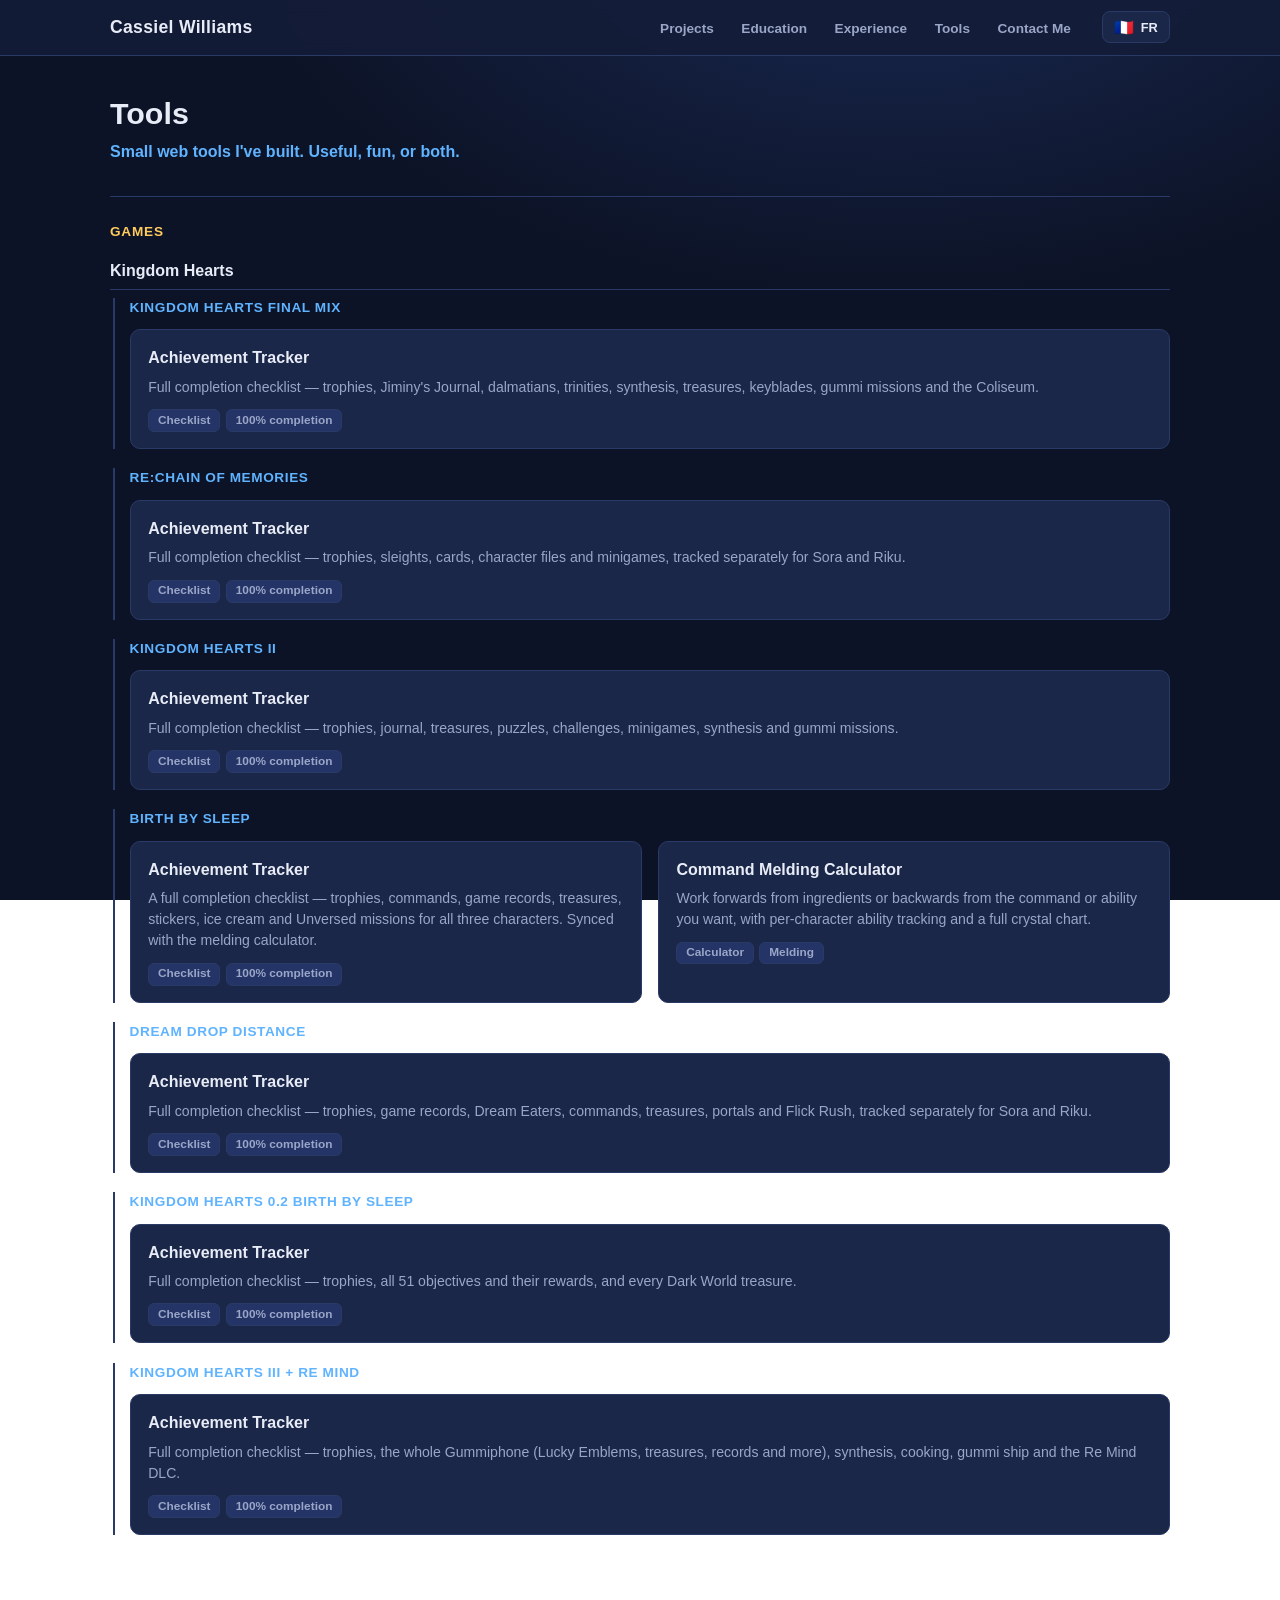
==== tools/index.html @ a46549fa "Initial" ====
<!DOCTYPE html>
<html lang="en">
<head>
    <meta charset="UTF-8">
    <meta name="viewport" content="width=device-width, initial-scale=1.0">
    <meta http-equiv="Content-Security-Policy" content="default-src 'self'; img-src 'self' data:; style-src 'self' 'unsafe-inline'; object-src 'none'; base-uri 'self'; form-action 'self'">
    <title>Cassiel Williams</title>
    <link rel="stylesheet" href="/css/main.css">
</head>
<!--
    Tools are organized as: section (e.g. Games) > series > game > tool cards.
    To add a game or series, copy the matching div block and add the new
    text keys to lang/messages/en/tools.json and lang/messages/fr/tools.json.
-->
<body data-page="tools" data-root="/">
    <nav>
        <div class="container">
            <div class="nav-content">
                <a href="/" class="logo" id="logo-name"></a>
                <div class="nav-right">
                    <ul class="nav-links">
                        <li><a href="/#projects" id="nav-projects"></a></li>
                        <li><a href="/#education" id="nav-education"></a></li>
                        <li><a href="/#experience" id="nav-experience"></a></li>
                        <li><a href="/tools/" id="nav-tools"></a></li>
                        <li><a href="/#contact" id="nav-contact"></a></li>
                    </ul>
                    <div class="language-toggle">
                        <button id="langToggle" class="lang-btn" type="button">
                            <span class="flag" id="lang-flag" aria-hidden="true"></span>
                            <span class="lang-text" id="lang-text"></span>
                        </button>
                    </div>
                </div>
            </div>
        </div>
    </nav>

    <div class="container">
        <section class="project-hero">
            <h1 id="tools-title"></h1>
            <p id="tools-subtitle"></p>
        </section>

        <main class="main-content">
            <section class="section">
                <h2 id="games-title"></h2>

                <div class="series-group">
                    <h3 class="series-title" id="series-kh"></h3>

                    <!-- Game order: KH1, Chain of Memories, KH2, Birth by
                         Sleep, Dream Drop Distance; later games go after
                         DDD. -->

                    <div class="game-group">
                        <h4 class="game-title" id="game-kh1"></h4>
                        <div class="project-grid">
                            <a class="project-card" href="/tools/kh1-tracker.html">
                                <h3 id="tool-kh1-tracker-title"></h3>
                                <p id="tool-kh1-tracker-desc"></p>
                                <div class="project-meta">
                                    <span class="tech-tag" id="tool-kh1-tracker-tag1"></span>
                                    <span class="tech-tag" id="tool-kh1-tracker-tag2"></span>
                                </div>
                            </a>
                        </div>
                    </div>

                    <div class="game-group">
                        <h4 class="game-title" id="game-kh-com"></h4>
                        <div class="project-grid">
                            <a class="project-card" href="/tools/kh-com-tracker.html">
                                <h3 id="tool-com-tracker-title"></h3>
                                <p id="tool-com-tracker-desc"></p>
                                <div class="project-meta">
                                    <span class="tech-tag" id="tool-com-tracker-tag1"></span>
                                    <span class="tech-tag" id="tool-com-tracker-tag2"></span>
                                </div>
                            </a>
                        </div>
                    </div>

                    <div class="game-group">
                        <h4 class="game-title" id="game-kh2"></h4>
                        <div class="project-grid">
                            <a class="project-card" href="/tools/kh2-tracker.html">
                                <h3 id="tool-kh2-tracker-title"></h3>
                                <p id="tool-kh2-tracker-desc"></p>
                                <div class="project-meta">
                                    <span class="tech-tag" id="tool-kh2-tracker-tag1"></span>
                                    <span class="tech-tag" id="tool-kh2-tracker-tag2"></span>
                                </div>
                            </a>
                        </div>
                    </div>

                    <div class="game-group">
                        <h4 class="game-title" id="game-kh-bbs"></h4>
                        <div class="project-grid">
                            <a class="project-card" href="/tools/kh-bbs-tracker.html">
                                <h3 id="tool-bbs-tracker-title"></h3>
                                <p id="tool-bbs-tracker-desc"></p>
                                <div class="project-meta">
                                    <span class="tech-tag" id="tool-bbs-tracker-tag1"></span>
                                    <span class="tech-tag" id="tool-bbs-tracker-tag2"></span>
                                </div>
                            </a>
                            <a class="project-card" href="/tools/kh-melding.html">
                                <h3 id="tool-kh-title"></h3>
                                <p id="tool-kh-desc"></p>
                                <div class="project-meta">
                                    <span class="tech-tag" id="tool-kh-tag1"></span>
                                    <span class="tech-tag" id="tool-kh-tag2"></span>
                                </div>
                            </a>
                        </div>
                    </div>

                    <div class="game-group">
                        <h4 class="game-title" id="game-kh-ddd"></h4>
                        <div class="project-grid">
                            <a class="project-card" href="/tools/kh-ddd-tracker.html">
                                <h3 id="tool-ddd-tracker-title"></h3>
                                <p id="tool-ddd-tracker-desc"></p>
                                <div class="project-meta">
                                    <span class="tech-tag" id="tool-ddd-tracker-tag1"></span>
                                    <span class="tech-tag" id="tool-ddd-tracker-tag2"></span>
                                </div>
                            </a>
                        </div>
                    </div>

                    <div class="game-group">
                        <h4 class="game-title" id="game-kh02"></h4>
                        <div class="project-grid">
                            <a class="project-card" href="/tools/kh02-tracker.html">
                                <h3 id="tool-kh02-tracker-title"></h3>
                                <p id="tool-kh02-tracker-desc"></p>
                                <div class="project-meta">
                                    <span class="tech-tag" id="tool-kh02-tracker-tag1"></span>
                                    <span class="tech-tag" id="tool-kh02-tracker-tag2"></span>
                                </div>
                            </a>
                        </div>
                    </div>

                    <div class="game-group">
                        <h4 class="game-title" id="game-kh3"></h4>
                        <div class="project-grid">
                            <a class="project-card" href="/tools/kh3-tracker.html">
                                <h3 id="tool-kh3-tracker-title"></h3>
                                <p id="tool-kh3-tracker-desc"></p>
                                <div class="project-meta">
                                    <span class="tech-tag" id="tool-kh3-tracker-tag1"></span>
                                    <span class="tech-tag" id="tool-kh3-tracker-tag2"></span>
                                </div>
                            </a>
                        </div>
                    </div>
                </div>
            </section>
        </main>
    </div>

    <script src="/js/i18n.js"></script>
    <script src="/js/tools.js"></script>
</body>
</html>
---- css/main.css ----
/* ============================================================
   Site-wide theme — dark navy palette shared with the melding
   calculator. Blue/gold accents (colourblind-safe pairing);
   state is never shown by colour alone.
   ============================================================ */
:root {
    --bg: #0c1326;
    --panel: #141d38;
    --panel2: #1b2748;
    --line: #2a3a66;
    --ink: #e8ecf7;
    --dim: #9aa6c8;
    --accent: #5fb3ff;
    --accent2: #ffcb5f;
    --chip: #243466;
}

* {
    margin: 0;
    padding: 0;
    box-sizing: border-box;
}

html {
    scroll-behavior: smooth;
}

body {
    font-family: -apple-system, BlinkMacSystemFont, "Segoe UI", Roboto, Helvetica, Arial, sans-serif;
    line-height: 1.5;
    color: var(--ink);
    background: radial-gradient(1200px 700px at 70% -10%, #1a2a55 0%, var(--bg) 55%);
    background-attachment: fixed;
    min-height: 100vh;
    -webkit-font-smoothing: antialiased;
}

.container {
    max-width: 1100px;
    margin: 0 auto;
    padding: 0 20px;
}

a {
    color: var(--accent);
}

a:focus, button:focus {
    outline: 2px solid var(--accent);
    outline-offset: 2px;
}

/* ---------- Navigation ---------- */
nav {
    background: rgba(20, 29, 56, 0.92);
    backdrop-filter: blur(8px);
    border-bottom: 1px solid var(--line);
    position: sticky;
    top: 0;
    z-index: 100;
}

.nav-content {
    display: flex;
    justify-content: space-between;
    align-items: center;
    padding: 0.7rem 0;
    gap: 1rem;
}

.nav-right {
    display: flex;
    align-items: center;
    gap: 1.2rem;
}

.logo {
    font-size: 1.1rem;
    font-weight: 700;
    color: var(--ink);
    text-decoration: none;
    letter-spacing: 0.3px;
    white-space: nowrap;
}

.nav-links {
    display: flex;
    list-style: none;
    gap: 0.2rem;
    flex-wrap: wrap;
}

.nav-links a {
    text-decoration: none;
    color: var(--dim);
    font-weight: 600;
    font-size: 0.85rem;
    padding: 0.35rem 0.7rem;
    border-radius: 8px;
    border: 1px solid transparent;
}

.nav-links a:hover {
    color: var(--ink);
    background: var(--panel2);
    border-color: var(--line);
}

/* ---------- Language toggle (top right, persistent) ---------- */
.lang-btn {
    display: flex;
    align-items: center;
    gap: 0.4rem;
    background: var(--panel2);
    border: 1px solid var(--line);
    border-radius: 8px;
    padding: 0.35rem 0.7rem;
    cursor: pointer;
    font-weight: 700;
    font-size: 0.8rem;
    color: var(--ink);
}

.lang-btn:hover {
    border-color: var(--accent);
    color: var(--accent);
}

.flag {
    font-size: 1rem;
}

/* ---------- Hero / about ---------- */
.about-section {
    padding: 2.6rem 0 1.8rem;
}

.about-section h1 {
    font-size: 2.2rem;
    margin-bottom: 0.2rem;
    letter-spacing: 0.3px;
}

.subtitle {
    font-size: 1.05rem;
    color: var(--accent);
    font-weight: 600;
    margin-bottom: 1.1rem;
}

.about-text p {
    color: var(--dim);
    max-width: 70ch;
    margin-bottom: 0.8rem;
    font-size: 0.97rem;
}

.cta-buttons {
    display: flex;
    gap: 0.7rem;
    flex-wrap: wrap;
    margin-top: 1.2rem;
}

.cta-button {
    display: inline-block;
    padding: 0.55rem 1.2rem;
    text-decoration: none;
    border-radius: 8px;
    font-weight: 700;
    font-size: 0.9rem;
    border: 1px solid var(--line);
}

.cta-button.primary {
    background: var(--accent);
    color: #06203b;
    border-color: var(--accent);
}

.cta-button.primary:hover {
    background: #7cc2ff;
}

.cta-button.secondary {
    background: var(--panel2);
    color: var(--ink);
}

.cta-button.secondary:hover {
    border-color: var(--accent);
    color: var(--accent);
}

/* ---------- Sections ---------- */
.main-content {
    padding-bottom: 3rem;
}

.section {
    padding: 1.6rem 0 0.6rem;
    border-top: 1px solid var(--line);
    margin-top: 1.2rem;
}

.section h2 {
    font-size: 0.85rem;
    text-transform: uppercase;
    letter-spacing: 0.8px;
    color: var(--accent2);
    margin-bottom: 1rem;
    font-weight: 700;
}

.section h3 {
    font-size: 1rem;
    color: var(--ink);
    margin-bottom: 0.5rem;
}

/* ---------- Skills ---------- */
.skills-grid {
    display: grid;
    grid-template-columns: repeat(auto-fit, minmax(240px, 1fr));
    gap: 1rem;
}

.skill-category {
    background: var(--panel2);
    border: 1px solid var(--line);
    border-radius: 10px;
    padding: 0.9rem 1rem;
}

.skill-category h3 {
    font-size: 0.8rem;
    text-transform: uppercase;
    letter-spacing: 0.6px;
    color: var(--dim);
    margin-bottom: 0.6rem;
}

.skill-tags {
    display: flex;
    flex-wrap: wrap;
    gap: 0.35rem;
}

.skill-tag {
    background: var(--chip);
    color: var(--ink);
    padding: 0.15rem 0.6rem;
    border-radius: 6px;
    font-size: 0.78rem;
    font-weight: 600;
    border: 1px solid var(--line);
}

/* ---------- Project / tool cards ---------- */
.project-grid {
    display: grid;
    grid-template-columns: repeat(auto-fit, minmax(300px, 1fr));
    gap: 1rem;
}

.project-card {
    background: var(--panel2);
    border: 1px solid var(--line);
    border-radius: 10px;
    padding: 1rem 1.1rem;
}

a.project-card {
    display: block;
    text-decoration: none;
    color: inherit;
}

a.project-card:hover {
    border-color: var(--accent);
}

a.project-card:hover h3 {
    color: var(--accent);
}

.project-card h3 {
    font-size: 1rem;
    margin-bottom: 0.4rem;
}

.project-card p {
    color: var(--dim);
    font-size: 0.88rem;
    margin-bottom: 0.7rem;
}

.project-meta {
    display: flex;
    flex-wrap: wrap;
    gap: 0.35rem;
}

.tech-tag {
    background: var(--chip);
    border: 1px solid var(--line);
    color: var(--dim);
    padding: 0.1rem 0.55rem;
    border-radius: 6px;
    font-size: 0.74rem;
    font-weight: 600;
}

/* ---------- Tools: Games > series > game hierarchy ---------- */
.series-group {
    margin-bottom: 1.6rem;
}

.series-title {
    font-size: 1.15rem;
    color: var(--ink);
    margin-bottom: 0.8rem;
    padding-bottom: 0.4rem;
    border-bottom: 1px solid var(--line);
}

.game-group {
    margin: 0 0 1.2rem 0.2rem;
    padding-left: 0.9rem;
    border-left: 2px solid var(--line);
}

.game-title {
    font-size: 0.85rem;
    text-transform: uppercase;
    letter-spacing: 0.6px;
    color: var(--accent);
    margin-bottom: 0.7rem;
}

/* ---------- Education / experience rows ---------- */
.education-timeline {
    display: flex;
    flex-direction: column;
}

.education-item {
    padding: 0.8rem 0;
    border-bottom: 1px solid var(--line);
}

.education-item:last-child {
    border-bottom: none;
}

.education-item h3 {
    font-size: 0.98rem;
    margin-bottom: 0.1rem;
}

.education-meta {
    color: var(--accent2);
    font-size: 0.8rem;
    font-weight: 600;
    margin-bottom: 0.3rem;
}

.education-item p {
    color: var(--dim);
    font-size: 0.9rem;
    max-width: 75ch;
}

/* ---------- Contact ---------- */
.contact-info {
    display: grid;
    grid-template-columns: repeat(auto-fit, minmax(220px, 1fr));
    gap: 0.8rem;
}

.contact-item {
    background: var(--panel2);
    border: 1px solid var(--line);
    border-radius: 10px;
    padding: 0.8rem 1rem;
    display: flex;
    align-items: baseline;
    gap: 0.6rem;
    flex-wrap: wrap;
}

.contact-icon {
    font-size: 1rem;
}

.contact-item h3 {
    font-size: 0.8rem;
    text-transform: uppercase;
    letter-spacing: 0.5px;
    color: var(--dim);
    margin: 0;
}

.contact-item p {
    font-size: 0.9rem;
    color: var(--ink);
    width: 100%;
}

/* ---------- Project pages ---------- */
.project-hero {
    padding: 2.2rem 0 0.8rem;
}

.project-hero h1 {
    font-size: 1.9rem;
    margin-bottom: 0.2rem;
}

.project-hero p {
    color: var(--accent);
    font-weight: 600;
    font-size: 1rem;
}

.project-content {
    padding-bottom: 3rem;
}

.project-content .section p {
    color: var(--dim);
    font-size: 0.95rem;
    max-width: 75ch;
    margin-bottom: 0.9rem;
}

.project-content .section ul {
    color: var(--dim);
    font-size: 0.95rem;
    margin: 0 0 0.9rem 1.3rem;
}

.project-content .section li {
    margin-bottom: 0.3rem;
}

.project-content h3 {
    font-size: 0.85rem;
    text-transform: uppercase;
    letter-spacing: 0.7px;
    color: var(--accent2);
    margin: 1.4rem 0 0.6rem;
}

.project-image {
    display: block;
    width: 100%;
    max-width: 640px;
    border-radius: 10px;
    border: 1px solid var(--line);
    margin: 1rem 0 1.2rem;
}

.project-links {
    display: flex;
    gap: 0.7rem;
    margin: 1.4rem 0 0;
    flex-wrap: wrap;
}

.project-link {
    display: inline-flex;
    align-items: center;
    gap: 0.4rem;
    background: var(--panel2);
    color: var(--ink);
    text-decoration: none;
    padding: 0.5rem 1rem;
    border: 1px solid var(--line);
    border-radius: 8px;
    font-weight: 600;
    font-size: 0.88rem;
}

.project-link:hover {
    border-color: var(--accent);
    color: var(--accent);
}

.back-button {
    margin-bottom: 1.2rem;
    color: var(--dim);
}

/* ---------- Mobile ---------- */
@media (max-width: 768px) {
    .nav-content {
        flex-direction: column;
        gap: 0.5rem;
        padding: 0.6rem 0;
    }

    .nav-right {
        flex-direction: column;
        gap: 0.5rem;
    }

    .nav-links {
        justify-content: center;
    }

    .about-section h1 {
        font-size: 1.7rem;
    }

    .skills-grid,
    .project-grid {
        grid-template-columns: 1fr;
    }
}
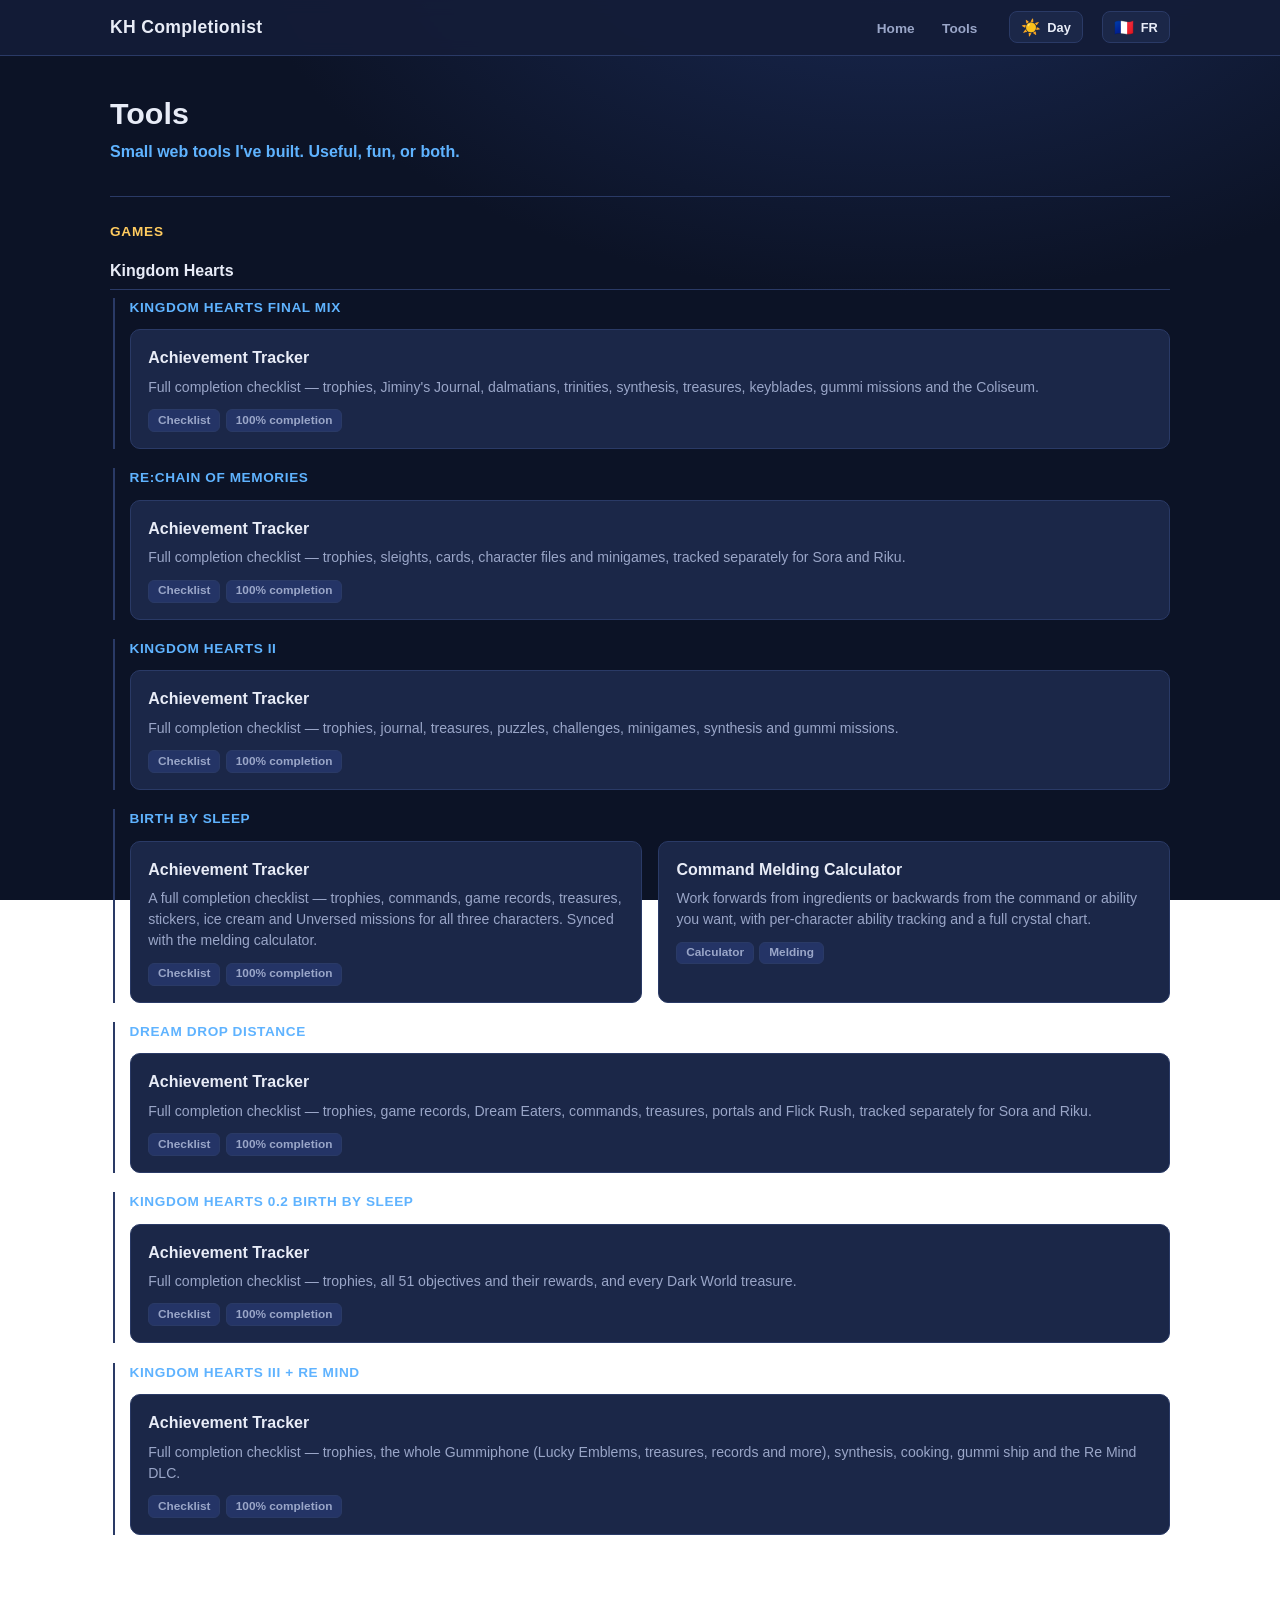
==== commit 8709d385: "Add landing page, night/day theme, banners; remove personal info Foundation for the standalone publi" ====
--- a/tools/index.html
+++ b/tools/index.html
@@ -4,7 +4,8 @@
     <meta charset="UTF-8">
     <meta name="viewport" content="width=device-width, initial-scale=1.0">
     <meta http-equiv="Content-Security-Policy" content="default-src 'self'; img-src 'self' data:; style-src 'self' 'unsafe-inline'; object-src 'none'; base-uri 'self'; form-action 'self'">
-    <title>Cassiel Williams</title>
+    <title>Tools • KH Completionist</title>
+    <script src="/js/theme.js"></script>
     <link rel="stylesheet" href="/css/main.css">
 </head>
 <!--
@@ -19,12 +20,15 @@
                 <a href="/" class="logo" id="logo-name"></a>
                 <div class="nav-right">
                     <ul class="nav-links">
-                        <li><a href="/#projects" id="nav-projects"></a></li>
-                        <li><a href="/#education" id="nav-education"></a></li>
-                        <li><a href="/#experience" id="nav-experience"></a></li>
+                        <li><a href="/" id="nav-home"></a></li>
                         <li><a href="/tools/" id="nav-tools"></a></li>
-                        <li><a href="/#contact" id="nav-contact"></a></li>
                     </ul>
+                    <div class="theme-toggle">
+                        <button id="themeToggle" class="theme-btn" type="button">
+                            <span class="theme-icon" id="theme-icon" aria-hidden="true"></span>
+                            <span class="theme-text" id="theme-text"></span>
+                        </button>
+                    </div>
                     <div class="language-toggle">
                         <button id="langToggle" class="lang-btn" type="button">
                             <span class="flag" id="lang-flag" aria-hidden="true"></span>
@@ -165,5 +169,6 @@
 
     <script src="/js/i18n.js"></script>
     <script src="/js/tools.js"></script>
+    <script src="/js/banners.js"></script>
 </body>
 </html>
--- a/css/main.css
+++ b/css/main.css
@@ -517,4 +517,174 @@
     .project-grid {
         grid-template-columns: 1fr;
     }
-}
+
+    .game-cards {
+        grid-template-columns: 1fr;
+    }
+}
+
+/* ============================================================
+   Day (bright) theme — opt-in via the Night/Day toggle. Night
+   is the default (the :root palette above); this muted, low-glare
+   light palette only applies when the user opts in. Kept after
+   :root so it wins on equal specificity. Per-game backgrounds will
+   be layered on top of these later.
+   ============================================================ */
+[data-theme="day"] {
+    --bg: #e6eaf4;
+    --panel: #f2f4fb;
+    --panel2: #e8ecf7;
+    --line: #c3cadd;
+    --ink: #1b2440;
+    --dim: #515c7a;
+    --accent: #2c63c8;
+    --accent2: #8a6200;
+    --chip: #d8deee;
+}
+
+[data-theme="day"] body {
+    background: radial-gradient(1200px 700px at 70% -10%, #eef2fb 0%, var(--bg) 55%);
+}
+
+/* ---------- Theme toggle (mirrors the language toggle) ---------- */
+.theme-btn {
+    display: flex;
+    align-items: center;
+    gap: 0.4rem;
+    background: var(--panel2);
+    border: 1px solid var(--line);
+    border-radius: 8px;
+    padding: 0.35rem 0.7rem;
+    cursor: pointer;
+    font-weight: 700;
+    font-size: 0.8rem;
+    color: var(--ink);
+}
+
+.theme-btn:hover {
+    border-color: var(--accent);
+    color: var(--accent);
+}
+
+.theme-icon {
+    font-size: 1rem;
+}
+
+/* ---------- Banner images (per game) ----------
+   Hidden by default; revealed by js/banners.js (or js/landing.js) only
+   when the image actually loads, so a missing file shows nothing. */
+.banner {
+    display: none;
+    margin: 0 0 1.2rem;
+}
+
+.banner img {
+    display: block;
+    width: 100%;
+    height: auto;
+    border-radius: 12px;
+    border: 1px solid var(--line);
+}
+
+/* ---------- Landing page ---------- */
+.landing-hero h1 {
+    font-size: 2rem;
+}
+
+.landing-hero p {
+    color: var(--dim);
+    font-weight: 400;
+    font-size: 0.97rem;
+    max-width: 70ch;
+    margin-top: 0.4rem;
+}
+
+.series-total {
+    background: var(--panel2);
+    border: 1px solid var(--line);
+    border-radius: 12px;
+    padding: 1.1rem 1.2rem;
+}
+
+.series-headline {
+    font-size: 1.4rem;
+    font-weight: 700;
+    color: var(--ink);
+    margin-bottom: 0.7rem;
+    font-variant-numeric: tabular-nums;
+}
+
+.progbar {
+    display: flex;
+    align-items: center;
+    gap: 0.7rem;
+}
+
+.progbar-num {
+    font-variant-numeric: tabular-nums;
+    color: var(--dim);
+    font-size: 0.85rem;
+    white-space: nowrap;
+}
+
+.progbar-track {
+    flex: 1;
+    height: 10px;
+    min-width: 80px;
+    border-radius: 6px;
+    background: var(--panel);
+    border: 1px solid var(--line);
+    overflow: hidden;
+}
+
+.progbar-track > i {
+    display: block;
+    height: 100%;
+    background: var(--accent);
+}
+
+/* Completed bar turns green; the always-present "100%" number carries
+   the meaning too, so it is never colour-alone. */
+.progbar-track.full > i {
+    background: #6fe39a;
+}
+
+.progbar-pct {
+    font-variant-numeric: tabular-nums;
+    color: var(--ink);
+    font-weight: 700;
+    font-size: 0.85rem;
+    min-width: 3ch;
+    text-align: right;
+}
+
+.game-cards {
+    display: grid;
+    grid-template-columns: repeat(auto-fit, minmax(300px, 1fr));
+    gap: 1rem;
+}
+
+.game-card {
+    display: flex;
+    flex-direction: column;
+    gap: 0.6rem;
+}
+
+.game-card .card-banner {
+    margin: 0;
+}
+
+.game-card .card-banner img {
+    border-radius: 8px;
+}
+
+.game-card h3 {
+    margin: 0;
+}
+
+.game-card-cta {
+    margin-top: auto;
+    color: var(--accent);
+    font-weight: 700;
+    font-size: 0.8rem;
+}
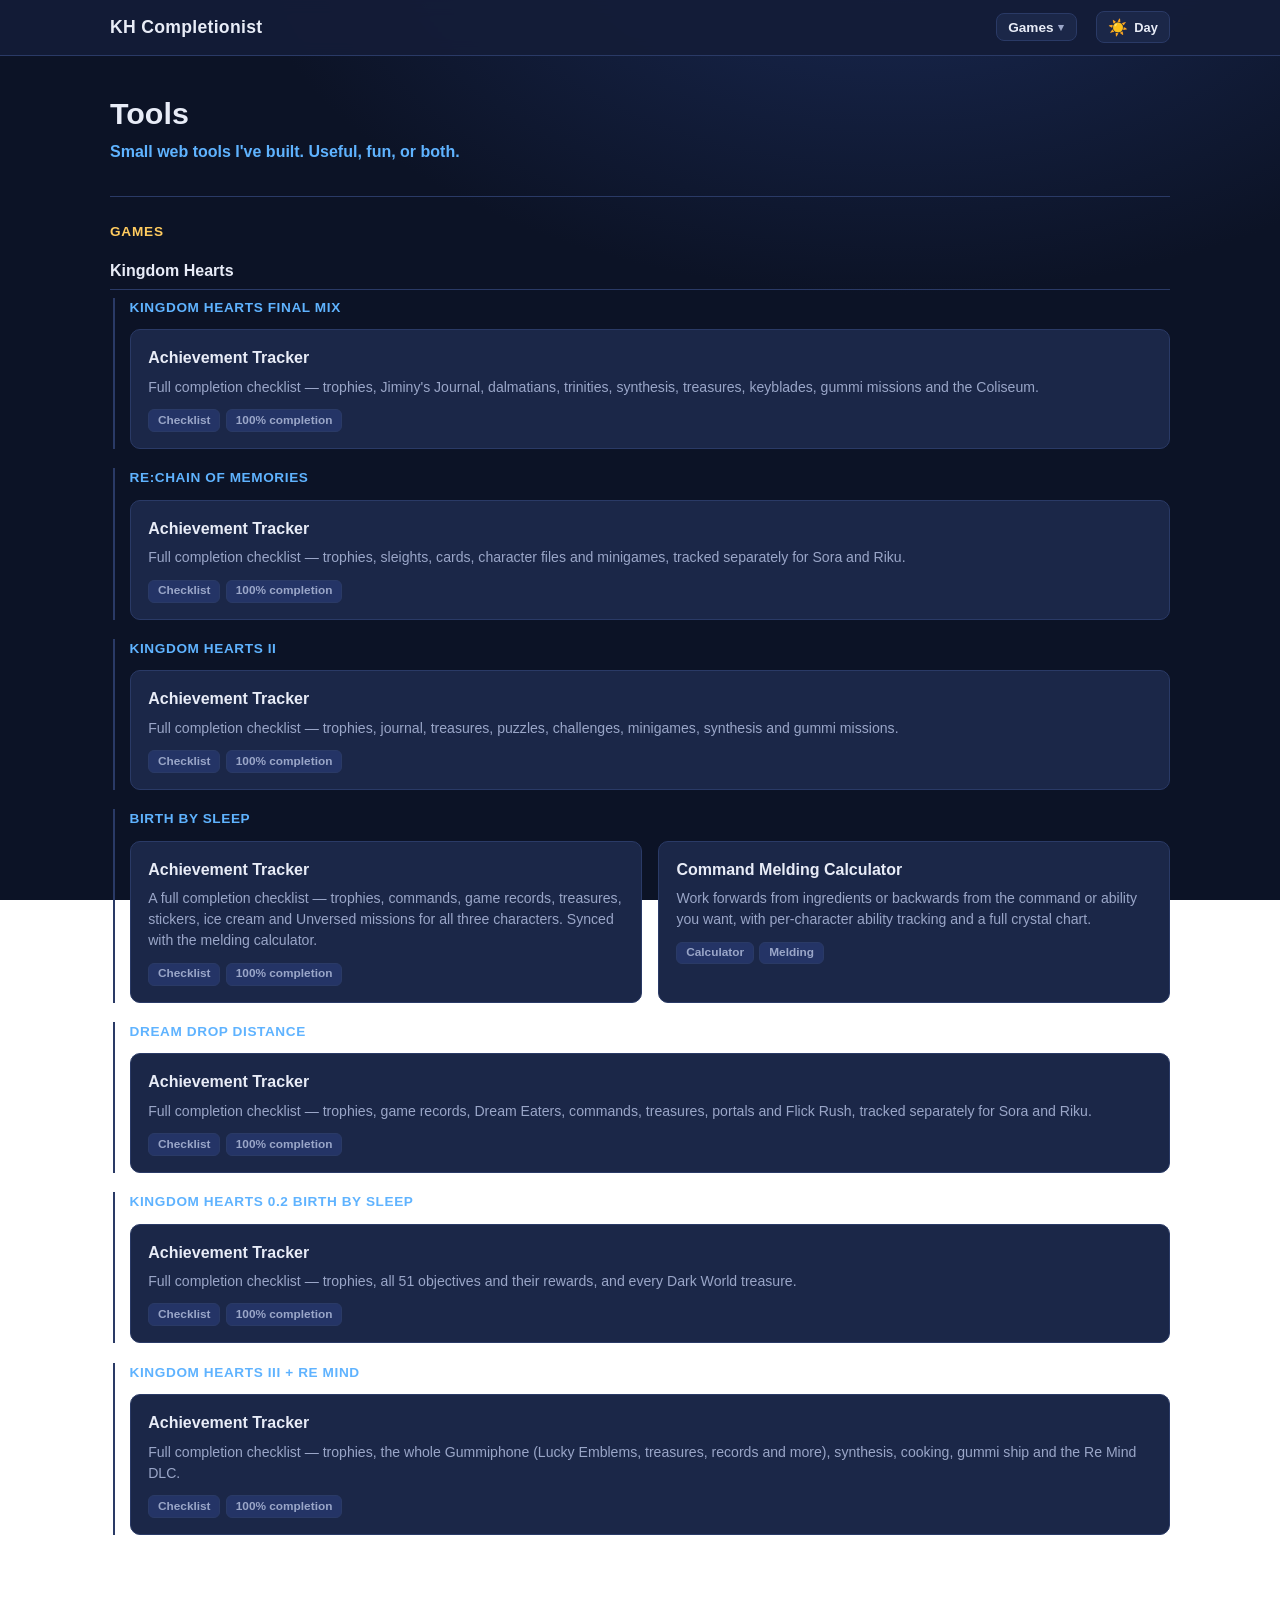
==== commit 4a255c69: "Readable backgrounds, light-mode wallpapers, Games dropdown header Addresses the design feedback:  -" ====
--- a/tools/index.html
+++ b/tools/index.html
@@ -5,34 +5,43 @@
     <meta name="viewport" content="width=device-width, initial-scale=1.0">
     <meta http-equiv="Content-Security-Policy" content="default-src 'self'; img-src 'self' data:; style-src 'self' 'unsafe-inline'; object-src 'none'; base-uri 'self'; form-action 'self'">
     <title>Tools • KH Completionist</title>
-    <script src="/js/theme.js"></script>
-    <link rel="stylesheet" href="/css/main.css">
+    <script src="../js/theme.js"></script>
+    <link rel="stylesheet" href="../css/main.css">
 </head>
 <!--
     Tools are organized as: section (e.g. Games) > series > game > tool cards.
     To add a game or series, copy the matching div block and add the new
     text keys to lang/messages/en/tools.json and lang/messages/fr/tools.json.
 -->
-<body data-page="tools" data-root="/">
+<body data-page="tools" data-root="../">
     <nav>
         <div class="container">
             <div class="nav-content">
-                <a href="/" class="logo" id="logo-name"></a>
+                <a href="../" class="logo" id="logo-name"></a>
                 <div class="nav-right">
                     <ul class="nav-links">
-                        <li><a href="/" id="nav-home"></a></li>
-                        <li><a href="/tools/" id="nav-tools"></a></li>
+                    <li class="has-menu">
+                        <button class="nav-menu-btn" id="games-menu-btn" type="button" aria-haspopup="true" aria-expanded="false">Games <span class="caret" aria-hidden="true">&#9662;</span></button>
+                        <ul class="nav-menu" id="games-menu">
+                        <li><a href="../tools/kh1-tracker.html">Kingdom Hearts Final Mix</a></li>
+                        <li><a href="../tools/kh-com-tracker.html">Re:Chain of Memories</a></li>
+                        <li><a href="../tools/kh2-tracker.html">Kingdom Hearts II</a></li>
+                        <li class="has-submenu">
+                            <a href="../tools/kh-bbs-tracker.html">Birth by Sleep <span class="caret" aria-hidden="true">&#9656;</span></a>
+                            <ul class="nav-submenu">
+                                <li><a href="../tools/kh-melding.html">Melding Calculator</a></li>
+                            </ul>
+                        </li>
+                        <li><a href="../tools/kh-ddd-tracker.html">Dream Drop Distance</a></li>
+                        <li><a href="../tools/kh02-tracker.html">Kingdom Hearts 0.2</a></li>
+                        <li><a href="../tools/kh3-tracker.html">Kingdom Hearts III</a></li>
+                        </ul>
+                    </li>
                     </ul>
                     <div class="theme-toggle">
                         <button id="themeToggle" class="theme-btn" type="button">
                             <span class="theme-icon" id="theme-icon" aria-hidden="true"></span>
                             <span class="theme-text" id="theme-text"></span>
-                        </button>
-                    </div>
-                    <div class="language-toggle">
-                        <button id="langToggle" class="lang-btn" type="button">
-                            <span class="flag" id="lang-flag" aria-hidden="true"></span>
-                            <span class="lang-text" id="lang-text"></span>
                         </button>
                     </div>
                 </div>
@@ -60,7 +69,7 @@
                     <div class="game-group">
                         <h4 class="game-title" id="game-kh1"></h4>
                         <div class="project-grid">
-                            <a class="project-card" href="/tools/kh1-tracker.html">
+                            <a class="project-card" href="../tools/kh1-tracker.html">
                                 <h3 id="tool-kh1-tracker-title"></h3>
                                 <p id="tool-kh1-tracker-desc"></p>
                                 <div class="project-meta">
@@ -74,7 +83,7 @@
                     <div class="game-group">
                         <h4 class="game-title" id="game-kh-com"></h4>
                         <div class="project-grid">
-                            <a class="project-card" href="/tools/kh-com-tracker.html">
+                            <a class="project-card" href="../tools/kh-com-tracker.html">
                                 <h3 id="tool-com-tracker-title"></h3>
                                 <p id="tool-com-tracker-desc"></p>
                                 <div class="project-meta">
@@ -88,7 +97,7 @@
                     <div class="game-group">
                         <h4 class="game-title" id="game-kh2"></h4>
                         <div class="project-grid">
-                            <a class="project-card" href="/tools/kh2-tracker.html">
+                            <a class="project-card" href="../tools/kh2-tracker.html">
                                 <h3 id="tool-kh2-tracker-title"></h3>
                                 <p id="tool-kh2-tracker-desc"></p>
                                 <div class="project-meta">
@@ -102,7 +111,7 @@
                     <div class="game-group">
                         <h4 class="game-title" id="game-kh-bbs"></h4>
                         <div class="project-grid">
-                            <a class="project-card" href="/tools/kh-bbs-tracker.html">
+                            <a class="project-card" href="../tools/kh-bbs-tracker.html">
                                 <h3 id="tool-bbs-tracker-title"></h3>
                                 <p id="tool-bbs-tracker-desc"></p>
                                 <div class="project-meta">
@@ -110,7 +119,7 @@
                                     <span class="tech-tag" id="tool-bbs-tracker-tag2"></span>
                                 </div>
                             </a>
-                            <a class="project-card" href="/tools/kh-melding.html">
+                            <a class="project-card" href="../tools/kh-melding.html">
                                 <h3 id="tool-kh-title"></h3>
                                 <p id="tool-kh-desc"></p>
                                 <div class="project-meta">
@@ -124,7 +133,7 @@
                     <div class="game-group">
                         <h4 class="game-title" id="game-kh-ddd"></h4>
                         <div class="project-grid">
-                            <a class="project-card" href="/tools/kh-ddd-tracker.html">
+                            <a class="project-card" href="../tools/kh-ddd-tracker.html">
                                 <h3 id="tool-ddd-tracker-title"></h3>
                                 <p id="tool-ddd-tracker-desc"></p>
                                 <div class="project-meta">
@@ -138,7 +147,7 @@
                     <div class="game-group">
                         <h4 class="game-title" id="game-kh02"></h4>
                         <div class="project-grid">
-                            <a class="project-card" href="/tools/kh02-tracker.html">
+                            <a class="project-card" href="../tools/kh02-tracker.html">
                                 <h3 id="tool-kh02-tracker-title"></h3>
                                 <p id="tool-kh02-tracker-desc"></p>
                                 <div class="project-meta">
@@ -152,7 +161,7 @@
                     <div class="game-group">
                         <h4 class="game-title" id="game-kh3"></h4>
                         <div class="project-grid">
-                            <a class="project-card" href="/tools/kh3-tracker.html">
+                            <a class="project-card" href="../tools/kh3-tracker.html">
                                 <h3 id="tool-kh3-tracker-title"></h3>
                                 <p id="tool-kh3-tracker-desc"></p>
                                 <div class="project-meta">
@@ -167,8 +176,9 @@
         </main>
     </div>
 
-    <script src="/js/i18n.js"></script>
-    <script src="/js/tools.js"></script>
-    <script src="/js/banners.js"></script>
+    <script src="../js/i18n.js"></script>
+    <script src="../js/tools.js"></script>
+    <script src="../js/banners.js"></script>
+    <script src="../js/nav.js"></script>
 </body>
 </html>
--- a/css/main.css
+++ b/css/main.css
@@ -13,6 +13,9 @@
     --accent: #5fb3ff;
     --accent2: #ffcb5f;
     --chip: #243466;
+    --nav-bg: rgba(20, 29, 56, 0.92);
+    /* Scrim layered over per-game wallpapers so text stays readable. */
+    --bg-scrim: linear-gradient(rgba(12, 19, 38, 0.62), rgba(12, 19, 38, 0.78));
 }
 
 * {
@@ -52,7 +55,7 @@
 
 /* ---------- Navigation ---------- */
 nav {
-    background: rgba(20, 29, 56, 0.92);
+    background: var(--nav-bg);
     backdrop-filter: blur(8px);
     border-bottom: 1px solid var(--line);
     position: sticky;
@@ -536,10 +539,12 @@
     --panel2: #e8ecf7;
     --line: #c3cadd;
     --ink: #1b2440;
-    --dim: #515c7a;
+    --dim: #4a5570;
     --accent: #2c63c8;
     --accent2: #8a6200;
     --chip: #d8deee;
+    --nav-bg: rgba(238, 241, 248, 0.92);
+    --bg-scrim: linear-gradient(rgba(230, 234, 244, 0.55), rgba(230, 234, 244, 0.72));
 }
 
 [data-theme="day"] body {
@@ -571,10 +576,10 @@
 }
 
 /* ---------- Banner images (per game) ----------
-   Hidden by default; revealed by js/banners.js (or js/landing.js) only
-   when the image actually loads, so a missing file shows nothing. */
+   Shown by default; js/banners.js (or js/landing.js) hides a figure only
+   if its image fails to load, so a missing file shows nothing. */
 .banner {
-    display: none;
+    display: block;
     margin: 0 0 1.2rem;
 }
 
@@ -587,6 +592,10 @@
 }
 
 /* ---------- Landing page ---------- */
+.landing-banner {
+    max-width: 480px;   /* series.jpg is small — don't upscale it blurry */
+}
+
 .landing-hero h1 {
     font-size: 2rem;
 }
@@ -667,24 +676,257 @@
 .game-card {
     display: flex;
     flex-direction: column;
-    gap: 0.6rem;
-}
-
+    background: var(--panel2);
+    border: 1px solid var(--line);
+    border-radius: 10px;
+    overflow: hidden;
+    text-decoration: none;
+    color: inherit;
+}
+
+.game-card:hover {
+    border-color: var(--accent);
+}
+
+/* Banner art sits flush at the top of the card (revealed by JS on load). */
 .game-card .card-banner {
     margin: 0;
 }
 
 .game-card .card-banner img {
+    border: 0;
+    border-radius: 0;
+    border-bottom: 1px solid var(--line);
+}
+
+.game-card-body {
+    padding: 0.8rem 1rem 0.9rem;
+    display: flex;
+    flex-direction: column;
+    gap: 0.5rem;
+}
+
+.game-card-body h3 {
+    margin: 0;
+    font-size: 0.98rem;
+}
+
+.game-card:hover .game-card-body h3 {
+    color: var(--accent);
+}
+
+/* ---------- HD-collection grouping on the landing page ---------- */
+.collection {
+    margin-bottom: 2.2rem;
+}
+
+.collection-hero {
+    margin: 0 0 0.9rem;
+}
+
+.collection-hero img {
+    border-radius: 12px;
+    border: 1px solid var(--line);
+}
+
+.collection-title {
+    font-size: 0.85rem;
+    text-transform: uppercase;
+    letter-spacing: 0.7px;
+    color: var(--accent2);
+    margin: 0 0 0.8rem;
+    font-weight: 700;
+}
+
+/* ---------- Game logo in each tracker header ----------
+   Logos are transparent PNGs; shown small with no box, revealed on load. */
+.kh-logo {
+    margin: 2px 0 10px;
+    text-align: left;
+}
+
+.kh-logo img {
+    width: auto;
+    max-width: 100%;
+    max-height: 78px;
+    border: 0;
+    border-radius: 0;
+}
+
+/* ============================================================
+   Per-game background art (night AND day). Each tracker gets its own
+   KH-motif wallpaper, keyed on data-page. A translucent scrim
+   (--bg-scrim) is layered over the image so page text stays readable;
+   day mode swaps in the lighter wallpaper variant. Per page we only set
+   --bg-img (dark vs _light per theme); the shared rule does the rest.
+   ============================================================ */
+body[data-page="kh1-tracker"],
+body[data-page="kh-com-tracker"],
+body[data-page="kh2-tracker"],
+body[data-page="kh-bbs-tracker"],
+body[data-page="kh-ddd-tracker"],
+body[data-page="kh02-tracker"],
+body[data-page="kh3-tracker"],
+body[data-page="kh-melding"] {
+    background-color: var(--bg);
+    background-image: var(--bg-scrim), var(--bg-img);
+    background-repeat: no-repeat;
+    background-position: center top;
+    background-size: cover;
+    background-attachment: fixed;
+}
+
+[data-theme="night"] body[data-page="kh1-tracker"]    { --bg-img: url("../images/backgrounds/Background_KH1.png"); }
+[data-theme="night"] body[data-page="kh-com-tracker"] { --bg-img: url("../images/backgrounds/Background_COM.png"); }
+[data-theme="night"] body[data-page="kh2-tracker"]    { --bg-img: url("../images/backgrounds/Background_KH2.png"); }
+[data-theme="night"] body[data-page="kh-bbs-tracker"] { --bg-img: url("../images/backgrounds/Background_BBS.png"); }
+[data-theme="night"] body[data-page="kh-ddd-tracker"] { --bg-img: url("../images/backgrounds/Background_3DS.png"); }
+[data-theme="night"] body[data-page="kh02-tracker"]   { --bg-img: url("../images/backgrounds/Background_KH02.png"); }
+[data-theme="night"] body[data-page="kh3-tracker"]    { --bg-img: url("../images/backgrounds/Background_KH3.png"); }
+[data-theme="night"] body[data-page="kh-melding"]     { --bg-img: url("../images/backgrounds/Background_BBS.png"); }
+
+[data-theme="day"] body[data-page="kh1-tracker"]    { --bg-img: url("../images/backgrounds/Background_KH1_light.png"); }
+[data-theme="day"] body[data-page="kh-com-tracker"] { --bg-img: url("../images/backgrounds/Background_COM_light.png"); }
+[data-theme="day"] body[data-page="kh2-tracker"]    { --bg-img: url("../images/backgrounds/Background_KH2_light.png"); }
+[data-theme="day"] body[data-page="kh-bbs-tracker"] { --bg-img: url("../images/backgrounds/Background_BBS_light.png"); }
+[data-theme="day"] body[data-page="kh-ddd-tracker"] { --bg-img: url("../images/backgrounds/Background_3DS_light.png"); }
+[data-theme="day"] body[data-page="kh02-tracker"]   { --bg-img: url("../images/backgrounds/Background_KH02_light.png"); }
+[data-theme="day"] body[data-page="kh3-tracker"]    { --bg-img: url("../images/backgrounds/Background_KH3_light.png"); }
+[data-theme="day"] body[data-page="kh-melding"]     { --bg-img: url("../images/backgrounds/Background_BBS_light.png"); }
+
+/* ============================================================
+   Games dropdown (header). Opens on hover/focus (desktop + keyboard)
+   or on click via the .open class (js/nav.js, for touch). Birth by
+   Sleep carries a submenu with the Melding Calculator.
+   ============================================================ */
+.has-menu {
+    position: relative;
+}
+
+.nav-menu-btn {
+    display: inline-flex;
+    align-items: center;
+    gap: 0.3rem;
+    background: var(--panel2);
+    border: 1px solid var(--line);
+    color: var(--ink);
+    font-weight: 600;
+    font-size: 0.85rem;
+    padding: 0.35rem 0.7rem;
     border-radius: 8px;
-}
-
-.game-card h3 {
-    margin: 0;
-}
-
-.game-card-cta {
-    margin-top: auto;
-    color: var(--accent);
-    font-weight: 700;
-    font-size: 0.8rem;
-}
+    cursor: pointer;
+}
+
+.nav-menu-btn:hover,
+.has-menu:hover .nav-menu-btn,
+.has-menu:focus-within .nav-menu-btn,
+.has-menu.open .nav-menu-btn {
+    border-color: var(--accent);
+    color: var(--accent);
+}
+
+.caret {
+    color: var(--dim);
+    font-size: 0.8em;
+}
+
+.nav-menu,
+.nav-submenu {
+    list-style: none;
+    position: absolute;
+    min-width: 232px;
+    background: var(--panel);
+    border: 1px solid var(--line);
+    border-radius: 10px;
+    padding: 6px;
+    box-shadow: 0 12px 30px rgba(0, 0, 0, 0.4);
+    display: none;
+    z-index: 200;
+}
+
+.nav-menu {
+    top: calc(100% + 6px);
+    left: 0;
+}
+
+.nav-submenu {
+    top: -7px;
+    left: calc(100% + 6px);
+    min-width: 200px;
+}
+
+.has-menu:hover > .nav-menu,
+.has-menu:focus-within > .nav-menu,
+.has-menu.open > .nav-menu,
+.has-submenu:hover > .nav-submenu,
+.has-submenu:focus-within > .nav-submenu {
+    display: block;
+}
+
+.nav-menu a {
+    display: flex;
+    align-items: center;
+    justify-content: space-between;
+    gap: 0.6rem;
+    white-space: nowrap;
+    text-decoration: none;
+    color: var(--ink);
+    font-size: 0.86rem;
+    font-weight: 600;
+    padding: 0.5rem 0.7rem;
+    border-radius: 7px;
+}
+
+.nav-menu a:hover,
+.nav-menu a:focus {
+    background: var(--panel2);
+    color: var(--accent);
+    outline: none;
+}
+
+/* Mobile: dropdowns flow inline (no hover on touch). */
+@media (max-width: 768px) {
+    .nav-menu,
+    .nav-submenu {
+        position: static;
+        box-shadow: none;
+        min-width: 0;
+    }
+
+    .nav-submenu {
+        margin: 2px 0 2px 0.9rem;
+    }
+
+    .has-menu:hover > .nav-menu,
+    .has-submenu:hover > .nav-submenu {
+        display: none;   /* on touch, use the .open click toggle instead */
+    }
+
+    .has-menu.open > .nav-menu {
+        display: block;
+    }
+
+    .has-menu.open .nav-submenu {
+        display: block;
+    }
+}
+
+/* ---------- Tracker header readability over the wallpaper ---------- */
+.kh-header .sub {
+    max-width: 80ch;
+}
+
+/* Natural link to a game's extra tool (e.g. BBS -> Melding Calculator). */
+.kh-xlink {
+    margin: 8px 0 0;
+    font-size: 13px;
+    font-weight: 600;
+}
+
+.kh-xlink a {
+    text-decoration: none;
+}
+
+.kh-xlink a:hover {
+    text-decoration: underline;
+}
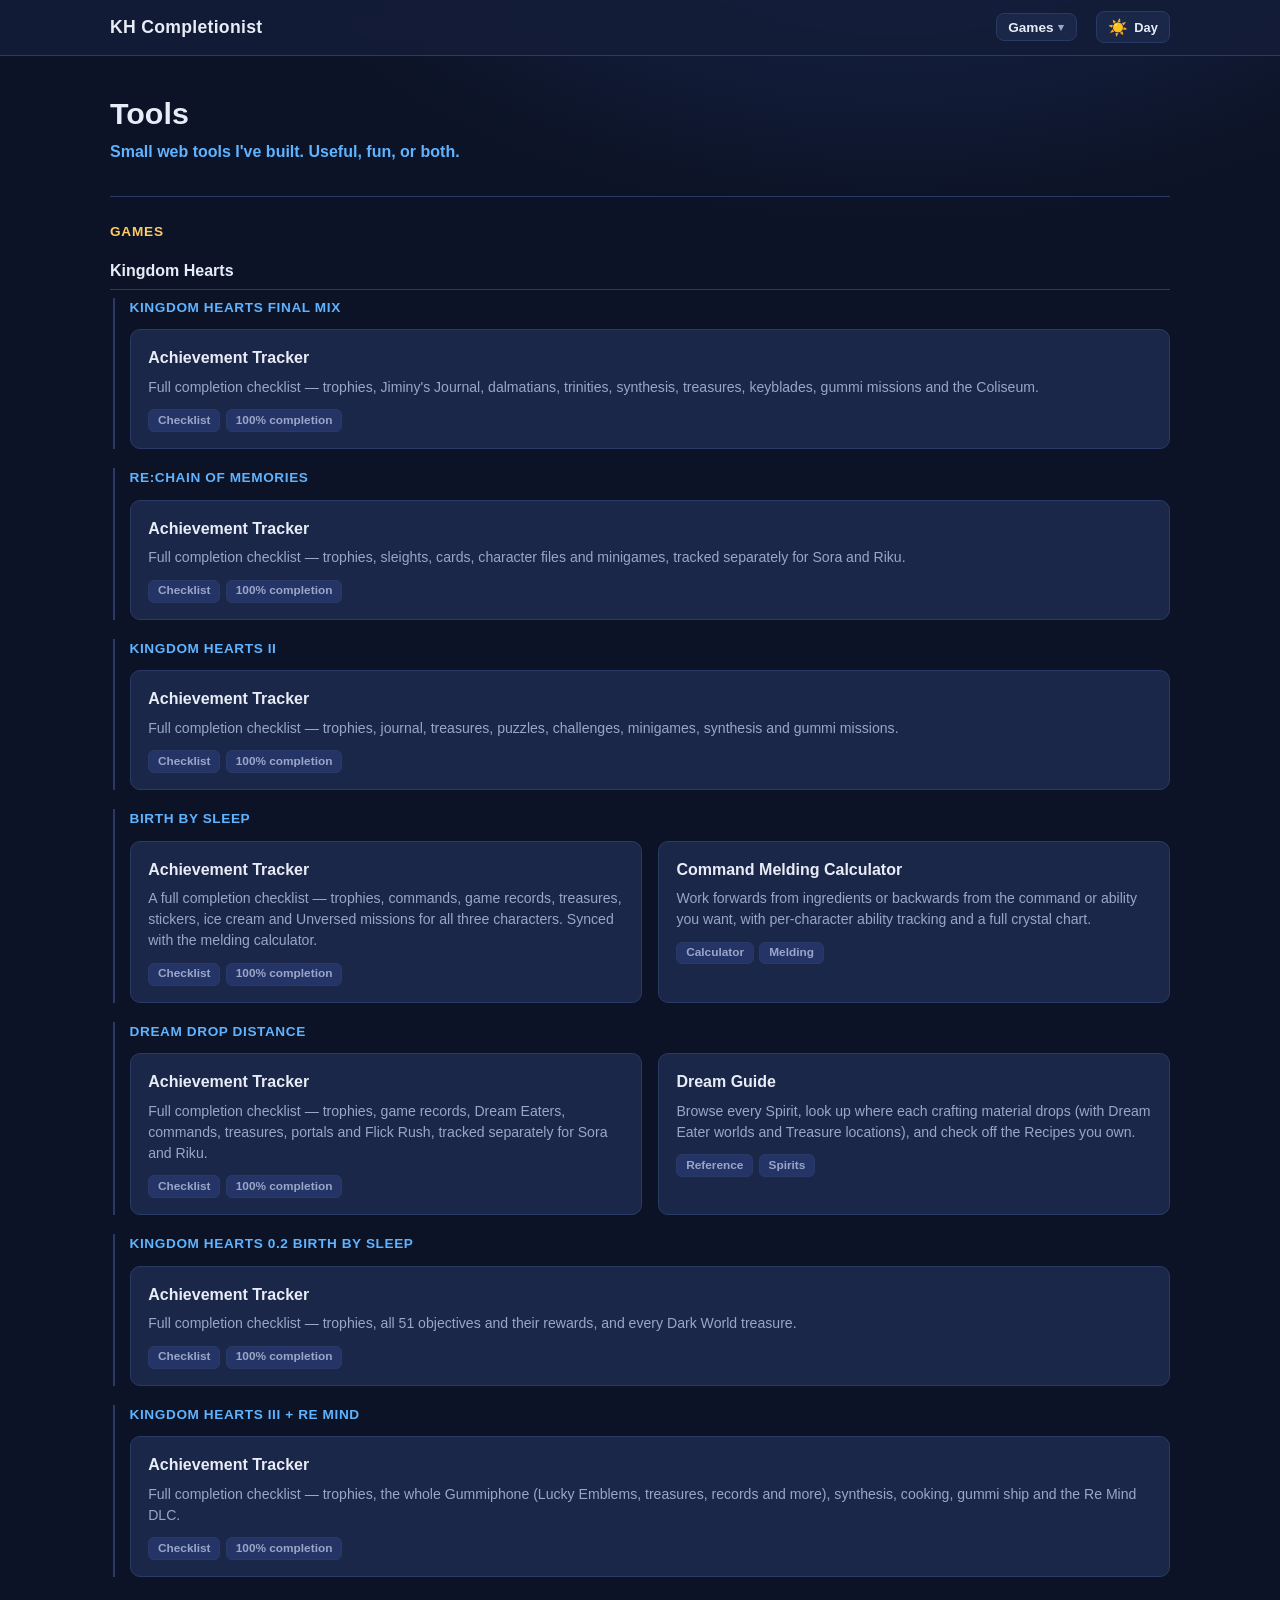
==== commit b0fc049c: "Add Dream Guide sub-tool for Dream Drop Distance A new DDD sub-entry (sibling of the BBS Melding Cal" ====
--- a/tools/index.html
+++ b/tools/index.html
@@ -32,7 +32,12 @@
                                 <li><a href="../tools/kh-melding.html">Melding Calculator</a></li>
                             </ul>
                         </li>
-                        <li><a href="../tools/kh-ddd-tracker.html">Dream Drop Distance</a></li>
+                        <li class="has-submenu">
+                            <a href="../tools/kh-ddd-tracker.html">Dream Drop Distance <span class="caret" aria-hidden="true">&#9656;</span></a>
+                            <ul class="nav-submenu">
+                                <li><a href="../tools/kh-dream-guide.html">Dream Guide</a></li>
+                            </ul>
+                        </li>
                         <li><a href="../tools/kh02-tracker.html">Kingdom Hearts 0.2</a></li>
                         <li><a href="../tools/kh3-tracker.html">Kingdom Hearts III</a></li>
                         </ul>
@@ -141,6 +146,14 @@
                                     <span class="tech-tag" id="tool-ddd-tracker-tag2"></span>
                                 </div>
                             </a>
+                            <a class="project-card" href="../tools/kh-dream-guide.html">
+                                <h3 id="tool-dream-guide-title"></h3>
+                                <p id="tool-dream-guide-desc"></p>
+                                <div class="project-meta">
+                                    <span class="tech-tag" id="tool-dream-guide-tag1"></span>
+                                    <span class="tech-tag" id="tool-dream-guide-tag2"></span>
+                                </div>
+                            </a>
                         </div>
                     </div>
 
--- a/css/main.css
+++ b/css/main.css
@@ -12,7 +12,14 @@
     --dim: #9aa6c8;
     --accent: #5fb3ff;
     --accent2: #ffcb5f;
+    --ok: #56d98b;
+    --ok-bg: rgba(86, 217, 139, 0.14);
+    --glow: #1a2a55;
     --chip: #243466;
+    /* Fixed character signature colours (never themed by active character). */
+    --terra: #ff8a73;
+    --ventus: #6fd58c;
+    --aqua: #6fb8ff;
     --nav-bg: rgba(20, 29, 56, 0.92);
     /* Scrim layered over per-game wallpapers so text stays readable. */
     --bg-scrim: linear-gradient(rgba(12, 19, 38, 0.62), rgba(12, 19, 38, 0.78));
@@ -26,14 +33,18 @@
 
 html {
     scroll-behavior: smooth;
+    /* Dark base so a short page / iOS rubber-band never shows white. */
+    background: var(--bg);
 }
 
 body {
     font-family: -apple-system, BlinkMacSystemFont, "Segoe UI", Roboto, Helvetica, Arial, sans-serif;
     line-height: 1.5;
     color: var(--ink);
-    background: radial-gradient(1200px 700px at 70% -10%, #1a2a55 0%, var(--bg) 55%);
-    background-attachment: fixed;
+    /* No background-attachment: fixed — it tears/leaves white gaps when
+       scrolling on iOS. The per-game wallpaper uses a fixed ::before
+       layer instead (see the per-game background block). */
+    background: radial-gradient(1200px 700px at 70% -10%, var(--glow) 0%, var(--bg) 55%);
     min-height: 100vh;
     -webkit-font-smoothing: antialiased;
 }
@@ -523,6 +534,30 @@
 
     .game-cards {
         grid-template-columns: 1fr;
+    }
+
+    /* Scale headings down so they don't dominate a phone screen. */
+    .landing-hero h1,
+    .project-hero h1 {
+        font-size: 1.5rem;
+    }
+
+    .series-headline {
+        font-size: 1.15rem;
+    }
+
+    .landing-hero p,
+    .about-text p {
+        font-size: 0.9rem;
+    }
+
+    .collection-title,
+    .section h2 {
+        font-size: 0.78rem;
+    }
+
+    .container {
+        padding: 0 14px;
     }
 }
 
@@ -542,14 +577,35 @@
     --dim: #4a5570;
     --accent: #2c63c8;
     --accent2: #8a6200;
+    --ok: #1f9d5a;
+    --ok-bg: rgba(31, 157, 90, 0.13);
+    --glow: #eef2fb;
     --chip: #d8deee;
+    --terra: #c24a30;
+    --ventus: #1f9d5a;
+    --aqua: #2c63c8;
     --nav-bg: rgba(238, 241, 248, 0.92);
     --bg-scrim: linear-gradient(rgba(230, 234, 244, 0.55), rgba(230, 234, 244, 0.72));
 }
 
 [data-theme="day"] body {
-    background: radial-gradient(1200px 700px at 70% -10%, #eef2fb 0%, var(--bg) 55%);
-}
+    background: radial-gradient(1200px 700px at 70% -10%, var(--glow) 0%, var(--bg) 55%);
+}
+
+/* ---------- Per-character accent schemes (KH BBS tracker) ----------
+   Only the primary accent + background glow shift; the neutral panels, text
+   and the gold secondary accent stay put, so contrast/readability hold.
+   Terra = warm red, Ventus = green, Aqua = the original blue. */
+[data-char="terra"]  { --accent: #ff8a73; --glow: #34202a; }
+[data-char="ventus"] { --accent: #57d68f; --glow: #163a2c; }
+[data-char="aqua"]   { --accent: #5fb3ff; --glow: #1a2a55; }
+[data-char="sora"]   { --accent: #5fb3ff; --glow: #1a2a55; }
+[data-char="riku"]   { --accent: #b98cff; --glow: #261a3a; }
+[data-theme="day"][data-char="terra"]  { --accent: #c24a30; --glow: #fbeeec; }
+[data-theme="day"][data-char="ventus"] { --accent: #1f9d5a; --glow: #ecf7f0; }
+[data-theme="day"][data-char="aqua"]   { --accent: #2c63c8; --glow: #eef2fb; }
+[data-theme="day"][data-char="sora"]   { --accent: #2c63c8; --glow: #eef2fb; }
+[data-theme="day"][data-char="riku"]   { --accent: #6a3fc0; --glow: #f1ecfb; }
 
 /* ---------- Theme toggle (mirrors the language toggle) ---------- */
 .theme-btn {
@@ -593,7 +649,16 @@
 
 /* ---------- Landing page ---------- */
 .landing-banner {
-    max-width: 480px;   /* series.jpg is small — don't upscale it blurry */
+    margin-bottom: 1.4rem;   /* spans the full content width */
+}
+/* The series banner is a low-resolution source; at full width its natural
+   height looks over-stretched. Cap it to a wide hero strip with object-fit
+   cover so it keeps full width and aspect (cropped, never squished). */
+.landing-banner img {
+    aspect-ratio: 2.95;
+    height: auto;
+    object-fit: cover;
+    object-position: center 40%;
 }
 
 .landing-hero h1 {
@@ -667,9 +732,36 @@
     text-align: right;
 }
 
+/* Two-metric rows: Achievements (platform trophies) over full 100%
+   completion. The achievements bar is gold so the two read apart even
+   before either hits green at 100%. */
+.prograw {
+    display: flex;
+    align-items: center;
+    gap: 0.6rem;
+    margin-top: 6px;
+}
+.prograw .progbar {
+    flex: 1;
+}
+.prograw-label {
+    min-width: 6.6rem;
+    font-size: 0.68rem;
+    text-transform: uppercase;
+    letter-spacing: 0.4px;
+    font-weight: 700;
+    color: var(--dim);
+}
+.prograw.ach .progbar-track:not(.full) > i {
+    background: var(--accent2);
+}
+
 .game-cards {
     display: grid;
-    grid-template-columns: repeat(auto-fit, minmax(300px, 1fr));
+    /* Two wide columns: a 4-game collection becomes a clean 2x2, a 2-game
+       collection fills one row, a single game takes one column. Collapses
+       to one column on mobile (see the media query below). */
+    grid-template-columns: repeat(2, 1fr);
     gap: 1rem;
 }
 
@@ -767,13 +859,33 @@
 body[data-page="kh-ddd-tracker"],
 body[data-page="kh02-tracker"],
 body[data-page="kh3-tracker"],
-body[data-page="kh-melding"] {
-    background-color: var(--bg);
+body[data-page="kh-melding"],
+body[data-page="kh-dream-guide"] {
+    /* Transparent so the fixed ::before wallpaper shows through; the dark
+       html background is the fallback. (A solid body background here would
+       paint over the negative-z ::before and hide it.) */
+    background: transparent;
+}
+
+/* Fixed wallpaper layer (a real fixed element, unlike the buggy
+   background-attachment: fixed) sat behind the page content. */
+body[data-page="kh1-tracker"]::before,
+body[data-page="kh-com-tracker"]::before,
+body[data-page="kh2-tracker"]::before,
+body[data-page="kh-bbs-tracker"]::before,
+body[data-page="kh-ddd-tracker"]::before,
+body[data-page="kh02-tracker"]::before,
+body[data-page="kh3-tracker"]::before,
+body[data-page="kh-melding"]::before,
+body[data-page="kh-dream-guide"]::before {
+    content: "";
+    position: fixed;
+    inset: 0;
+    z-index: -1;
     background-image: var(--bg-scrim), var(--bg-img);
     background-repeat: no-repeat;
     background-position: center top;
     background-size: cover;
-    background-attachment: fixed;
 }
 
 [data-theme="night"] body[data-page="kh1-tracker"]    { --bg-img: url("../images/backgrounds/Background_KH1.png"); }
@@ -784,6 +896,7 @@
 [data-theme="night"] body[data-page="kh02-tracker"]   { --bg-img: url("../images/backgrounds/Background_KH02.png"); }
 [data-theme="night"] body[data-page="kh3-tracker"]    { --bg-img: url("../images/backgrounds/Background_KH3.png"); }
 [data-theme="night"] body[data-page="kh-melding"]     { --bg-img: url("../images/backgrounds/Background_BBS.png"); }
+[data-theme="night"] body[data-page="kh-dream-guide"] { --bg-img: url("../images/backgrounds/Background_3DS.png"); }
 
 [data-theme="day"] body[data-page="kh1-tracker"]    { --bg-img: url("../images/backgrounds/Background_KH1_light.png"); }
 [data-theme="day"] body[data-page="kh-com-tracker"] { --bg-img: url("../images/backgrounds/Background_COM_light.png"); }
@@ -793,6 +906,7 @@
 [data-theme="day"] body[data-page="kh02-tracker"]   { --bg-img: url("../images/backgrounds/Background_KH02_light.png"); }
 [data-theme="day"] body[data-page="kh3-tracker"]    { --bg-img: url("../images/backgrounds/Background_KH3_light.png"); }
 [data-theme="day"] body[data-page="kh-melding"]     { --bg-img: url("../images/backgrounds/Background_BBS_light.png"); }
+[data-theme="day"] body[data-page="kh-dream-guide"] { --bg-img: url("../images/backgrounds/Background_3DS_light.png"); }
 
 /* ============================================================
    Games dropdown (header). Opens on hover/focus (desktop + keyboard)
@@ -855,10 +969,12 @@
     min-width: 200px;
 }
 
-.has-menu:hover > .nav-menu,
+/* Opening is driven by .open (js/nav.js hover-intent + click), with
+   :focus-within for keyboard users — no bare :hover, so the menu doesn't
+   snap shut the instant the pointer leaves the button. */
+.has-menu.open > .nav-menu,
 .has-menu:focus-within > .nav-menu,
-.has-menu.open > .nav-menu,
-.has-submenu:hover > .nav-submenu,
+.has-submenu.open > .nav-submenu,
 .has-submenu:focus-within > .nav-submenu {
     display: block;
 }
@@ -875,6 +991,11 @@
     font-weight: 600;
     padding: 0.5rem 0.7rem;
     border-radius: 7px;
+}
+
+/* Submenu (BBS) positions against its own row, not the whole menu. */
+.nav-menu li {
+    position: relative;
 }
 
 .nav-menu a:hover,
@@ -897,11 +1018,8 @@
         margin: 2px 0 2px 0.9rem;
     }
 
-    .has-menu:hover > .nav-menu,
-    .has-submenu:hover > .nav-submenu {
-        display: none;   /* on touch, use the .open click toggle instead */
-    }
-
+    /* On touch the whole menu opens via .open (click); show the submenu
+       inline so the Melding Calculator is reachable. */
     .has-menu.open > .nav-menu {
         display: block;
     }
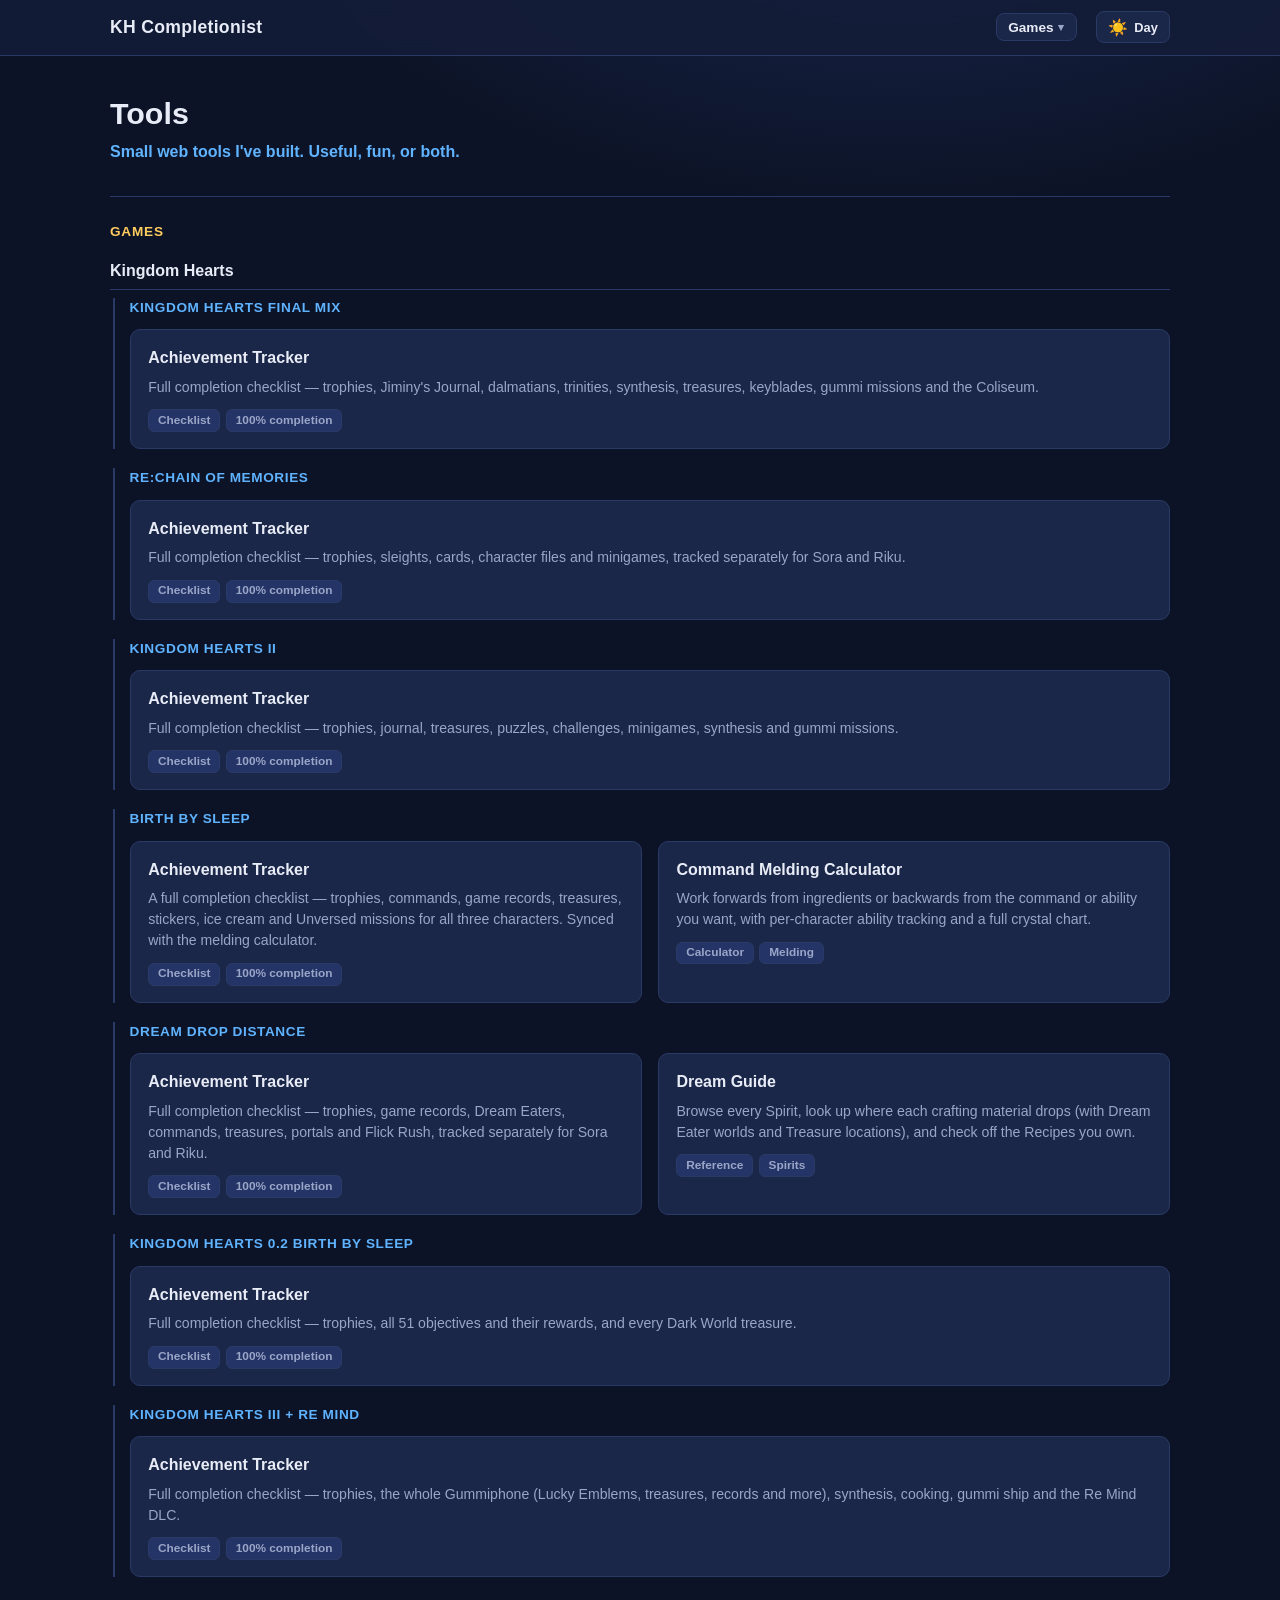
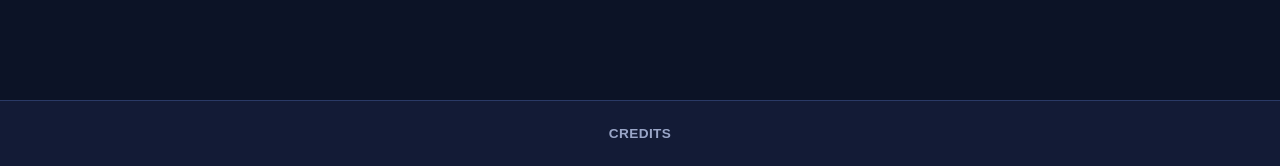
==== commit d36b44e6: "Build the header nav from one shared definition in nav.js The ~39-line Games menu was copy-pasted in" ====
--- a/tools/index.html
+++ b/tools/index.html
@@ -14,45 +14,8 @@
     text keys to lang/messages/en/tools.json and lang/messages/fr/tools.json.
 -->
 <body data-page="tools" data-root="../">
-    <nav>
-        <div class="container">
-            <div class="nav-content">
-                <a href="../" class="logo" id="logo-name"></a>
-                <div class="nav-right">
-                    <ul class="nav-links">
-                    <li class="has-menu">
-                        <button class="nav-menu-btn" id="games-menu-btn" type="button" aria-haspopup="true" aria-expanded="false">Games <span class="caret" aria-hidden="true">&#9662;</span></button>
-                        <ul class="nav-menu" id="games-menu">
-                        <li><a href="../tools/kh1-tracker.html">Kingdom Hearts Final Mix</a></li>
-                        <li><a href="../tools/kh-com-tracker.html">Re:Chain of Memories</a></li>
-                        <li><a href="../tools/kh2-tracker.html">Kingdom Hearts II</a></li>
-                        <li class="has-submenu">
-                            <a href="../tools/kh-bbs-tracker.html">Birth by Sleep <span class="caret" aria-hidden="true">&#9656;</span></a>
-                            <ul class="nav-submenu">
-                                <li><a href="../tools/kh-melding.html">Melding Calculator</a></li>
-                            </ul>
-                        </li>
-                        <li class="has-submenu">
-                            <a href="../tools/kh-ddd-tracker.html">Dream Drop Distance <span class="caret" aria-hidden="true">&#9656;</span></a>
-                            <ul class="nav-submenu">
-                                <li><a href="../tools/kh-dream-guide.html">Dream Guide</a></li>
-                            </ul>
-                        </li>
-                        <li><a href="../tools/kh02-tracker.html">Kingdom Hearts 0.2</a></li>
-                        <li><a href="../tools/kh3-tracker.html">Kingdom Hearts III</a></li>
-                        </ul>
-                    </li>
-                    </ul>
-                    <div class="theme-toggle">
-                        <button id="themeToggle" class="theme-btn" type="button">
-                            <span class="theme-icon" id="theme-icon" aria-hidden="true"></span>
-                            <span class="theme-text" id="theme-text"></span>
-                        </button>
-                    </div>
-                </div>
-            </div>
-        </div>
-    </nav>
+    <!-- Header nav is built by js/nav.js: one shared menu definition for every page. -->
+    <nav id="site-nav"></nav>
 
     <div class="container">
         <section class="project-hero">
--- a/css/main.css
+++ b/css/main.css
@@ -1048,3 +1048,37 @@
 .kh-xlink a:hover {
     text-decoration: underline;
 }
+
+/* ---------- Site footer (Credits link, injected by js/nav.js) ---------- */
+.site-footer {
+    border-top: 1px solid var(--line);
+    margin-top: 2.5rem;
+    padding: 1.4rem 0;
+    background: var(--nav-bg);
+}
+
+.site-footer .container {
+    display: flex;
+    justify-content: center;
+}
+
+.footer-credits-link {
+    color: var(--dim);
+    text-decoration: none;
+    font-size: 0.85rem;
+    font-weight: 600;
+    letter-spacing: 0.4px;
+    text-transform: uppercase;
+}
+
+.footer-credits-link:hover {
+    color: var(--accent);
+}
+
+/* ---------- Credits page ---------- */
+.credits-intro {
+    color: var(--dim);
+    max-width: 70ch;
+    font-size: 0.95rem;
+    margin-bottom: 1.2rem;
+}
